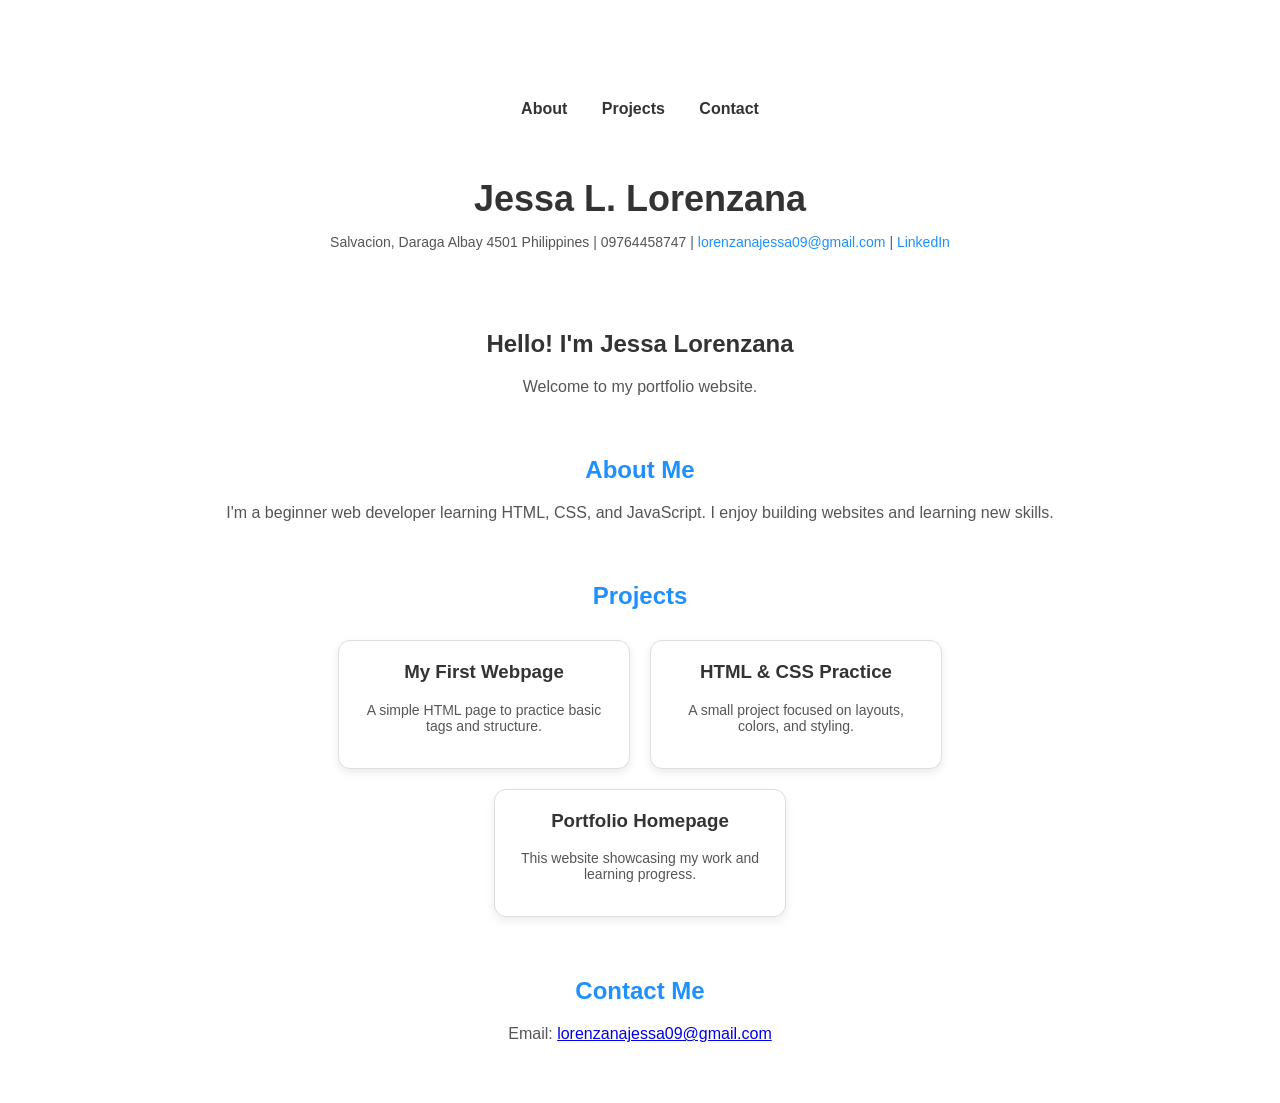
==== index.html @ 00ca5216 "Initial portfolio upload" ====
<!DOCTYPE html>
<html lang="en">

<head>
    <meta charset="UTF-8">
    <title>Jessa Lorenzana Portfolio</title>

    <style>
        body {
            font-family: Arial, sans-serif;
            text-align: center;
            margin-top: 100px
        }

        h1 {
            color: #333
        }

        p {
            color: #555
        }

        h2 {
            color: #1e90ff;
            margin-top: 50px;
        }

        ul {
            list-style-type: disc;
            /* bullet points */
            margin-left: auto;
            margin-right: auto;
            width: fit-content;
            text-align: left;
        }

        section {
            margin-bottom: 60px;
        }

        nav {
            margin-bottom: 60px;
        }

        nav a {
            margin: 0 15px;
            text-decoration: none;
            color: #333;
            font-weight: bold;
        }

        nav a:hover {
            color: #1e90ff;
        }

        .project-container {
            display: flex;
            justify-content: center;
            align-items: center;
            gap: 20px;
            margin: 30px auto;
            max-width: 900px;
            flex-wrap: wrap;
        }

        .project-card {
            border: 1px solid #ddd;
            padding: 20px;
            width: 250px;
            border-radius: 12px;
            text-align: center;

            background-color: #fff;
            box-shadow: 0 4px 10px rgba(0, 0, 0, 0.08);
            transition: transform 0.3s ease, box-shadow 0.3ms ease;
        }

        .project-card:hover {
            transform: translateY(-8px);
            box-shadow: 0 10px 25px rgba(0, 0, 0, 0.12);
        }

        .project-card h3 {
            margin-top: 0;
            color: #333;
        }

        .project-card p {
            font-size: 14px;
        }

        .container {
            max-width: 1000px;
            margin: 0 auto;
            padding: 0 20px;
        }

        .project-link {
            text-decoration: none;
            color: inherit;
        }

        .hero {
            margin-bottom: 80px;
        }

        .hero h1 {
            font-size: 36px;
            margin-bottom: 10px;
        }

        .hero-info {
            font-size: 14px;
            color: #555;
        }

        .hero-info a {
            color: #1e90ff;
            text-decoration: none;
        }

        .hero-info a:hover {
            text-decoration: underline;
        }
    </style>

</head>

<body>
    <div class="container">
        <nav>
            <a href="#about">About</a>
            <a href="#projects">Projects</a>
            <a href="#contact">Contact</a>
        </nav>

        <header class="hero">
            <h1>Jessa L. Lorenzana</h1>

            <p class="hero-info">
                Salvacion, Daraga Albay 4501 Philippines | 09764458747 |
                <a href="mailto:lorenzanajessa09@gmail.com">lorenzanajessa09@gmail.com</a> |
                <a href="https://www.linkedin.com/in/jessa-lorenzana-b511a9373" target="_blank">LinkedIn
                </a>

            </p>
        </header>
        <section>
            <h1>Hello! I'm Jessa Lorenzana</h1>
            <p>Welcome to my portfolio website.</p>
        </section>

        <section id="about">
            <h2>About Me</h2>
            <p>
                I'm a beginner web developer learning HTML, CSS, and JavaScript.
                I enjoy building websites and learning new skills.
            </p>
        </section>

        <section id="projects">
            <h2>Projects</h2>

            <div class="project-container">
                <a href="project-1.html" class="project-link">
                    <div class="project-card">
                        <h3>My First Webpage</h3>
                        <p>A simple HTML page to practice basic tags and structure.</p>
                    </div>
                </a>

                <a href="project-2.html" class="project-link">
                    <div class="project-card">
                        <h3>HTML & CSS Practice</h3>
                        <p>A small project focused on layouts, colors, and styling.</p>
                    </div>
                </a>

                <a href="project-3.html" class="project-link">
                    <div class="project-card">
                        <h3>Portfolio Homepage</h3>
                        <p>This website showcasing my work and learning progress.</p>
                    </div>
                </a>
            </div>
        </section>


        <section id="contact">
            <h2>Contact Me</h2>
            <p>
                Email:
                <a href="mailto:lorenzanajessa09@gmail.com">
                    lorenzanajessa09@gmail.com
                </a>
            </p>
        </section>
    </div>
</body>

</html>
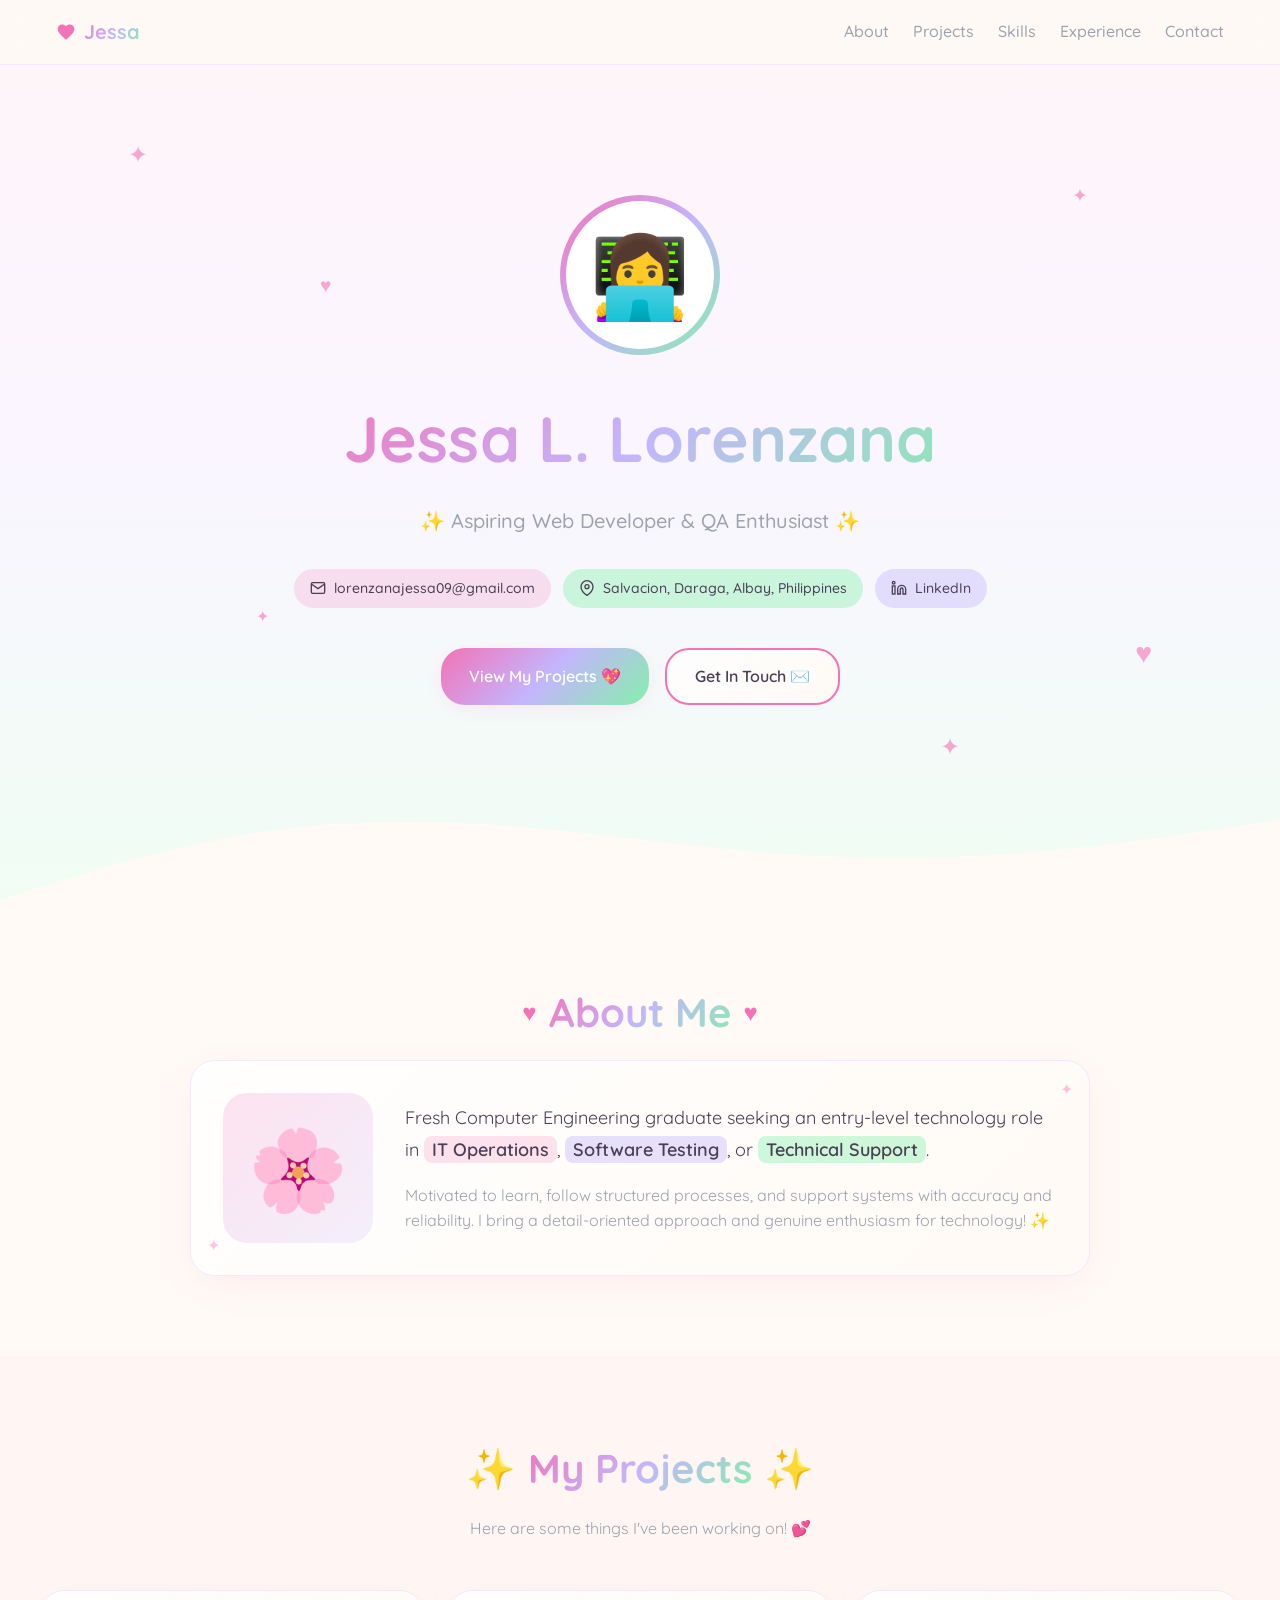
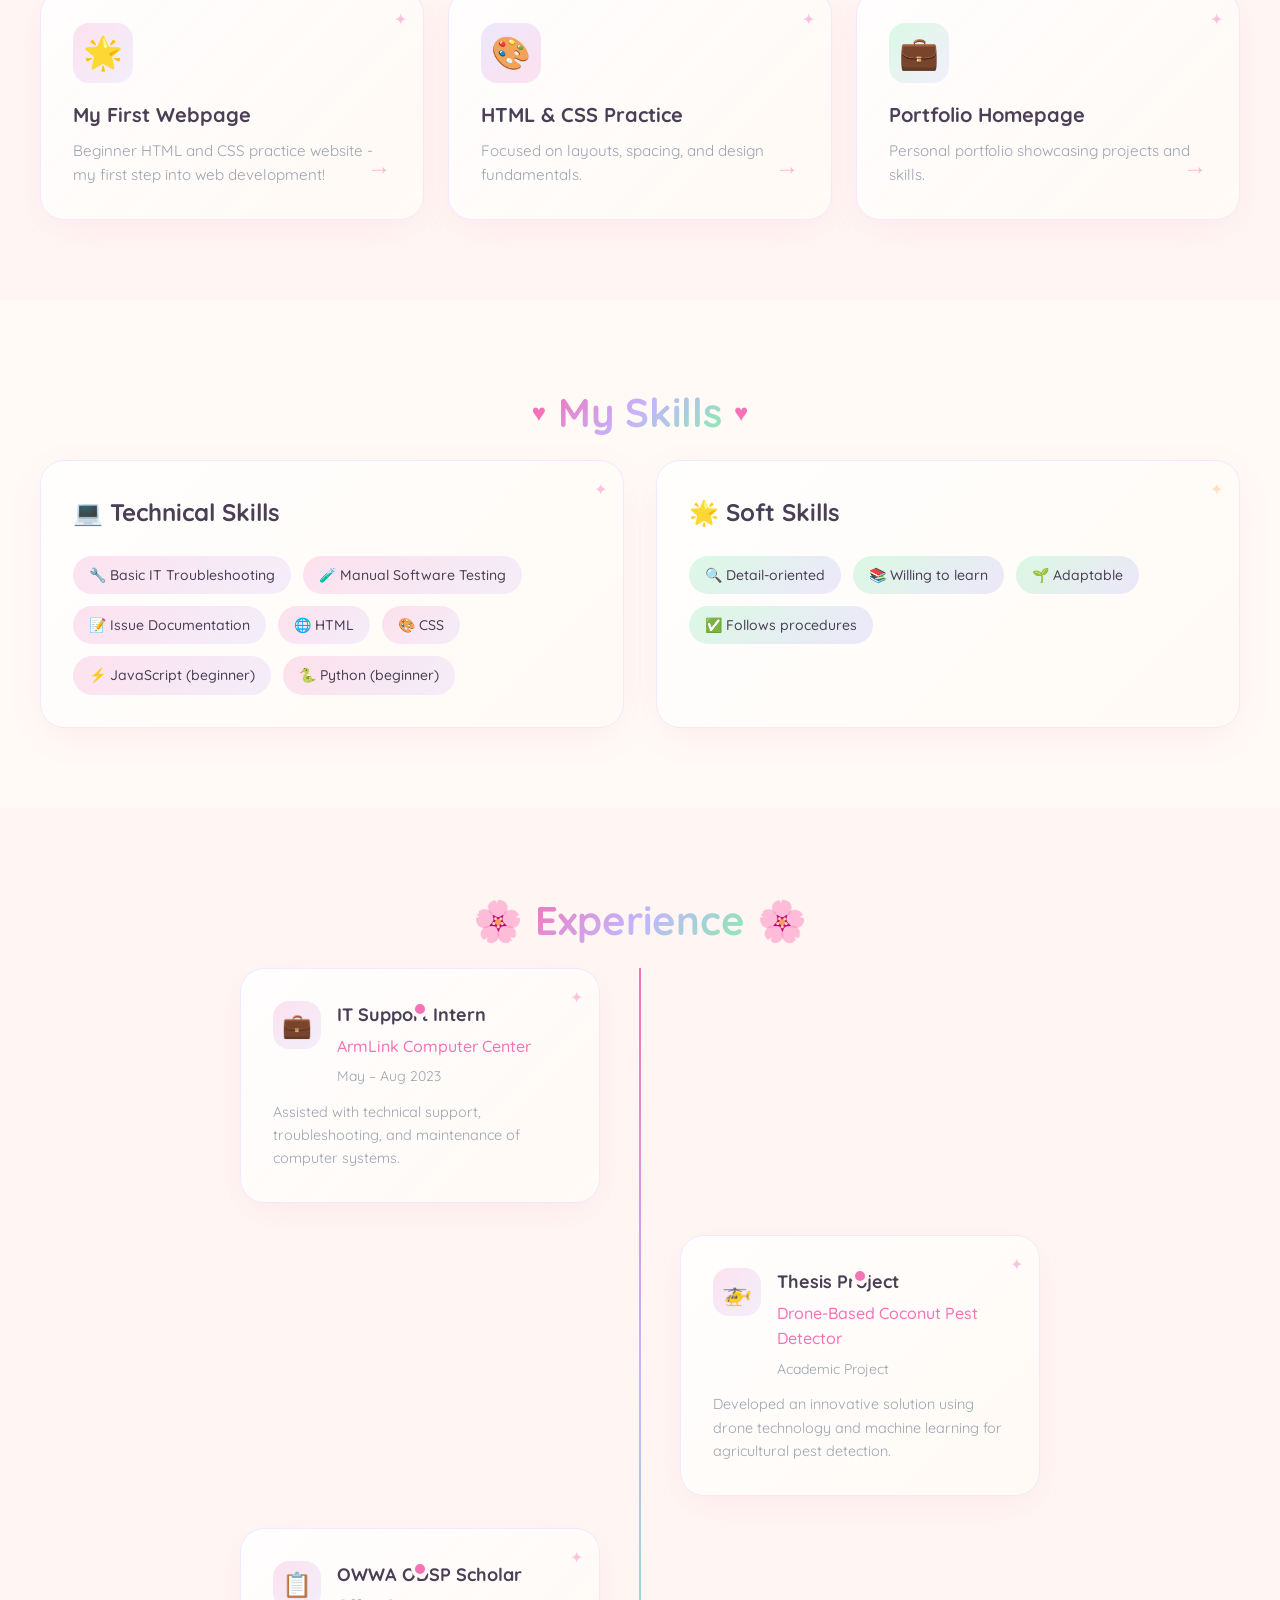
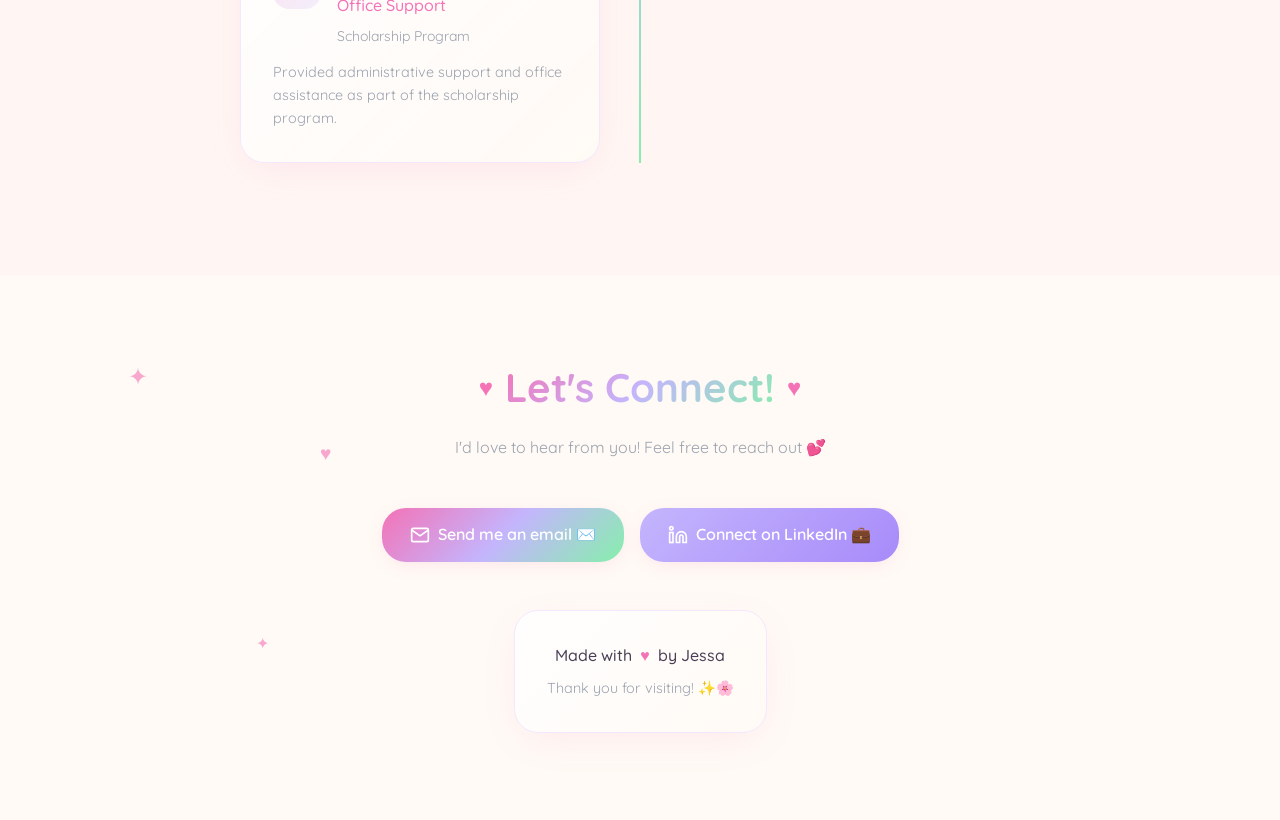
==== commit 6cf5c7a4: "Add files via upload" ====
--- a/index.html
+++ b/index.html
@@ -3,199 +3,317 @@
 
 <head>
     <meta charset="UTF-8">
-    <title>Jessa Lorenzana Portfolio</title>
-
-    <style>
-        body {
-            font-family: Arial, sans-serif;
-            text-align: center;
-            margin-top: 100px
-        }
-
-        h1 {
-            color: #333
-        }
-
-        p {
-            color: #555
-        }
-
-        h2 {
-            color: #1e90ff;
-            margin-top: 50px;
-        }
-
-        ul {
-            list-style-type: disc;
-            /* bullet points */
-            margin-left: auto;
-            margin-right: auto;
-            width: fit-content;
-            text-align: left;
-        }
-
-        section {
-            margin-bottom: 60px;
-        }
-
-        nav {
-            margin-bottom: 60px;
-        }
-
-        nav a {
-            margin: 0 15px;
-            text-decoration: none;
-            color: #333;
-            font-weight: bold;
-        }
-
-        nav a:hover {
-            color: #1e90ff;
-        }
-
-        .project-container {
-            display: flex;
-            justify-content: center;
-            align-items: center;
-            gap: 20px;
-            margin: 30px auto;
-            max-width: 900px;
-            flex-wrap: wrap;
-        }
-
-        .project-card {
-            border: 1px solid #ddd;
-            padding: 20px;
-            width: 250px;
-            border-radius: 12px;
-            text-align: center;
-
-            background-color: #fff;
-            box-shadow: 0 4px 10px rgba(0, 0, 0, 0.08);
-            transition: transform 0.3s ease, box-shadow 0.3ms ease;
-        }
-
-        .project-card:hover {
-            transform: translateY(-8px);
-            box-shadow: 0 10px 25px rgba(0, 0, 0, 0.12);
-        }
-
-        .project-card h3 {
-            margin-top: 0;
-            color: #333;
-        }
-
-        .project-card p {
-            font-size: 14px;
-        }
-
-        .container {
-            max-width: 1000px;
-            margin: 0 auto;
-            padding: 0 20px;
-        }
-
-        .project-link {
-            text-decoration: none;
-            color: inherit;
-        }
-
-        .hero {
-            margin-bottom: 80px;
-        }
-
-        .hero h1 {
-            font-size: 36px;
-            margin-bottom: 10px;
-        }
-
-        .hero-info {
-            font-size: 14px;
-            color: #555;
-        }
-
-        .hero-info a {
-            color: #1e90ff;
-            text-decoration: none;
-        }
-
-        .hero-info a:hover {
-            text-decoration: underline;
-        }
-    </style>
-
+    <meta name="viewport" content="width=device-width, initial-scale=1.0">
+    <title>Jessa L. Lorenzana | Portfolio</title>
+    <meta name="description" content="Fresh Computer Engineering graduate - Aspiring Web Developer & QA Enthusiast">
+    <link rel="preconnect" href="https://fonts.googleapis.com">
+    <link rel="preconnect" href="https://fonts.gstatic.com" crossorigin>
+    <link href="https://fonts.googleapis.com/css2?family=Quicksand:wght@400;500;600;700&display=swap" rel="stylesheet">
+    <link rel="stylesheet" href="styles.css">
 </head>
 
 <body>
-    <div class="container">
-        <nav>
-            <a href="#about">About</a>
-            <a href="#projects">Projects</a>
-            <a href="#contact">Contact</a>
-        </nav>
-
-        <header class="hero">
-            <h1>Jessa L. Lorenzana</h1>
-
-            <p class="hero-info">
-                Salvacion, Daraga Albay 4501 Philippines | 09764458747 |
-                <a href="mailto:lorenzanajessa09@gmail.com">lorenzanajessa09@gmail.com</a> |
-                <a href="https://www.linkedin.com/in/jessa-lorenzana-b511a9373" target="_blank">LinkedIn
-                </a>
-
-            </p>
-        </header>
-        <section>
-            <h1>Hello! I'm Jessa Lorenzana</h1>
-            <p>Welcome to my portfolio website.</p>
-        </section>
-
-        <section id="about">
-            <h2>About Me</h2>
-            <p>
-                I'm a beginner web developer learning HTML, CSS, and JavaScript.
-                I enjoy building websites and learning new skills.
-            </p>
-        </section>
-
-        <section id="projects">
-            <h2>Projects</h2>
-
-            <div class="project-container">
-                <a href="project-1.html" class="project-link">
-                    <div class="project-card">
-                        <h3>My First Webpage</h3>
-                        <p>A simple HTML page to practice basic tags and structure.</p>
-                    </div>
-                </a>
-
-                <a href="project-2.html" class="project-link">
-                    <div class="project-card">
-                        <h3>HTML & CSS Practice</h3>
-                        <p>A small project focused on layouts, colors, and styling.</p>
-                    </div>
-                </a>
-
-                <a href="project-3.html" class="project-link">
-                    <div class="project-card">
-                        <h3>Portfolio Homepage</h3>
-                        <p>This website showcasing my work and learning progress.</p>
-                    </div>
-                </a>
-            </div>
-        </section>
-
-
-        <section id="contact">
-            <h2>Contact Me</h2>
-            <p>
-                Email:
-                <a href="mailto:lorenzanajessa09@gmail.com">
+    <!-- Navigation -->
+    <nav class="navbar">
+        <div class="nav-container">
+            <a href="#" class="nav-logo">
+                <svg class="heart-icon small" viewBox="0 0 24 24" fill="currentColor">
+                    <path
+                        d="M12 21.35l-1.45-1.32C5.4 15.36 2 12.28 2 8.5 2 5.42 4.42 3 7.5 3c1.74 0 3.41.81 4.5 2.09C13.09 3.81 14.76 3 16.5 3 19.58 3 22 5.42 22 8.5c0 3.78-3.4 6.86-8.55 11.54L12 21.35z" />
+                </svg>
+                <span class="gradient-text">Jessa</span>
+            </a>
+            <div class="nav-links" id="navLinks">
+                <a href="#about">About</a>
+                <a href="#projects">Projects</a>
+                <a href="#skills">Skills</a>
+                <a href="#experience">Experience</a>
+                <a href="#contact">Contact</a>
+            </div>
+            <button class="nav-toggle" id="navToggle" aria-label="Toggle menu">
+                <span></span>
+                <span></span>
+                <span></span>
+            </button>
+        </div>
+    </nav>
+
+    <!-- Hero Section -->
+    <section class="hero">
+        <div class="sparkle sparkle-1">✦</div>
+        <div class="sparkle sparkle-2">✦</div>
+        <div class="sparkle sparkle-3">✦</div>
+        <div class="heart heart-1">♥</div>
+        <div class="heart heart-2">♥</div>
+        <div class="sparkle sparkle-4">✦</div>
+
+        <div class="hero-content">
+            <div class="avatar-container">
+                <div class="avatar">
+                    <span>👩‍💻</span>
+                </div>
+            </div>
+            <h1 class="gradient-text">Jessa L. Lorenzana</h1>
+            <p class="tagline">✨ Aspiring Web Developer & QA Enthusiast ✨</p>
+
+            <div class="contact-badges">
+                <a href="mailto:lorenzanajessa09@gmail.com" class="badge badge-primary">
+                    <svg class="badge-icon" viewBox="0 0 24 24" fill="none" stroke="currentColor" stroke-width="2">
+                        <path d="M4 4h16c1.1 0 2 .9 2 2v12c0 1.1-.9 2-2 2H4c-1.1 0-2-.9-2-2V6c0-1.1.9-2 2-2z" />
+                        <polyline points="22,6 12,13 2,6" />
+                    </svg>
                     lorenzanajessa09@gmail.com
                 </a>
-            </p>
-        </section>
-    </div>
+                <span class="badge badge-mint">
+                    <svg class="badge-icon" viewBox="0 0 24 24" fill="none" stroke="currentColor" stroke-width="2">
+                        <path d="M21 10c0 7-9 13-9 13s-9-6-9-13a9 9 0 0 1 18 0z" />
+                        <circle cx="12" cy="10" r="3" />
+                    </svg>
+                    Salvacion, Daraga, Albay, Philippines
+                </span>
+                <a href="https://www.linkedin.com/in/jessa-lorenzana-b511a9373" target="_blank"
+                    rel="noopener noreferrer" class="badge badge-lavender">
+                    <svg class="badge-icon" viewBox="0 0 24 24" fill="none" stroke="currentColor" stroke-width="2">
+                        <path d="M16 8a6 6 0 0 1 6 6v7h-4v-7a2 2 0 0 0-2-2 2 2 0 0 0-2 2v7h-4v-7a6 6 0 0 1 6-6z" />
+                        <rect x="2" y="9" width="4" height="12" />
+                        <circle cx="4" cy="4" r="2" />
+                    </svg>
+                    LinkedIn
+                </a>
+            </div>
+
+            <div class="cta-buttons">
+                <a href="#projects" class="btn btn-primary">View My Projects 💖</a>
+                <a href="#contact" class="btn btn-secondary">Get In Touch ✉️</a>
+            </div>
+        </div>
+
+        <div class="hero-wave">
+            <svg viewBox="0 0 1440 120" fill="none">
+                <path
+                    d="M0 120L48 105C96 90 192 60 288 45C384 30 480 30 576 37.5C672 45 768 60 864 67.5C960 75 1056 75 1152 67.5C1248 60 1344 45 1392 37.5L1440 30V120H1392C1344 120 1248 120 1152 120C1056 120 960 120 864 120C768 120 672 120 576 120C480 120 384 120 288 120C192 120 96 120 48 120H0Z"
+                    fill="#fffaf5" />
+            </svg>
+        </div>
+    </section>
+
+    <!-- About Section -->
+    <section id="about" class="section">
+        <div class="container">
+            <h2 class="section-title">
+                <span class="heart-icon-text">♥</span>
+                <span class="gradient-text">About Me</span>
+                <span class="heart-icon-text">♥</span>
+            </h2>
+
+            <div class="kawaii-card about-card">
+                <div class="sparkle-decor sparkle-top-right">✦</div>
+                <div class="sparkle-decor sparkle-bottom-left">✦</div>
+
+                <div class="about-content">
+                    <div class="about-illustration">
+                        <span>🌸</span>
+                    </div>
+                    <div class="about-text">
+                        <p class="about-main">
+                            Fresh Computer Engineering graduate seeking an entry-level technology role in
+                            <span class="highlight highlight-primary">IT Operations</span>,
+                            <span class="highlight highlight-lavender">Software Testing</span>, or
+                            <span class="highlight highlight-mint">Technical Support</span>.
+                        </p>
+                        <p class="about-secondary">
+                            Motivated to learn, follow structured processes, and support systems with accuracy and
+                            reliability. I bring a detail-oriented approach and genuine enthusiasm for technology! ✨
+                        </p>
+                    </div>
+                </div>
+            </div>
+        </div>
+    </section>
+
+    <!-- Projects Section -->
+    <section id="projects" class="section section-muted">
+        <div class="container">
+            <h2 class="section-title">
+                <span>✨</span>
+                <span class="gradient-text">My Projects</span>
+                <span>✨</span>
+            </h2>
+            <p class="section-subtitle">Here are some things I've been working on! 💕</p>
+
+            <div class="projects-grid">
+                <div class="project-card">
+                    <div class="sparkle-decor sparkle-top-right">✦</div>
+                    <div class="project-icon project-icon-primary">🌟</div>
+                    <h3>My First Webpage</h3>
+                    <p>Beginner HTML and CSS practice website - my first step into web development!</p>
+                    <div class="project-arrow">→</div>
+                </div>
+
+                <div class="project-card">
+                    <div class="sparkle-decor sparkle-top-right">✦</div>
+                    <div class="project-icon project-icon-lavender">🎨</div>
+                    <h3>HTML & CSS Practice</h3>
+                    <p>Focused on layouts, spacing, and design fundamentals.</p>
+                    <div class="project-arrow">→</div>
+                </div>
+
+                <div class="project-card">
+                    <div class="sparkle-decor sparkle-top-right">✦</div>
+                    <div class="project-icon project-icon-mint">💼</div>
+                    <h3>Portfolio Homepage</h3>
+                    <p>Personal portfolio showcasing projects and skills.</p>
+                    <div class="project-arrow">→</div>
+                </div>
+            </div>
+        </div>
+    </section>
+
+    <!-- Skills Section -->
+    <section id="skills" class="section">
+        <div class="container">
+            <h2 class="section-title">
+                <span class="heart-icon-text">♥</span>
+                <span class="gradient-text">My Skills</span>
+                <span class="heart-icon-text">♥</span>
+            </h2>
+
+            <div class="skills-grid">
+                <div class="kawaii-card">
+                    <div class="sparkle-decor sparkle-top-right">✦</div>
+                    <h3 class="skills-title">💻 Technical Skills</h3>
+                    <div class="skills-badges">
+                        <span class="skill-badge skill-badge-tech">🔧 Basic IT Troubleshooting</span>
+                        <span class="skill-badge skill-badge-tech">🧪 Manual Software Testing</span>
+                        <span class="skill-badge skill-badge-tech">📝 Issue Documentation</span>
+                        <span class="skill-badge skill-badge-tech">🌐 HTML</span>
+                        <span class="skill-badge skill-badge-tech">🎨 CSS</span>
+                        <span class="skill-badge skill-badge-tech">⚡ JavaScript (beginner)</span>
+                        <span class="skill-badge skill-badge-tech">🐍 Python (beginner)</span>
+                    </div>
+                </div>
+
+                <div class="kawaii-card">
+                    <div class="sparkle-decor sparkle-top-right accent">✦</div>
+                    <h3 class="skills-title">🌟 Soft Skills</h3>
+                    <div class="skills-badges">
+                        <span class="skill-badge skill-badge-soft">🔍 Detail-oriented</span>
+                        <span class="skill-badge skill-badge-soft">📚 Willing to learn</span>
+                        <span class="skill-badge skill-badge-soft">🌱 Adaptable</span>
+                        <span class="skill-badge skill-badge-soft">✅ Follows procedures</span>
+                    </div>
+                </div>
+            </div>
+        </div>
+    </section>
+
+    <!-- Experience Section -->
+    <section id="experience" class="section section-muted">
+        <div class="container">
+            <h2 class="section-title">
+                <span>🌸</span>
+                <span class="gradient-text">Experience</span>
+                <span>🌸</span>
+            </h2>
+
+            <div class="timeline">
+                <div class="timeline-line"></div>
+
+                <div class="timeline-item timeline-left">
+                    <div class="timeline-dot"></div>
+                    <div class="kawaii-card timeline-card">
+                        <div class="sparkle-decor sparkle-top-right">✦</div>
+                        <div class="experience-header">
+                            <div class="experience-icon">💼</div>
+                            <div class="experience-info">
+                                <h3>IT Support Intern</h3>
+                                <p class="experience-company">ArmLink Computer Center</p>
+                                <span class="experience-period">May – Aug 2023</span>
+                            </div>
+                        </div>
+                        <p class="experience-description">Assisted with technical support, troubleshooting, and
+                            maintenance of computer systems.</p>
+                    </div>
+                </div>
+
+                <div class="timeline-item timeline-right">
+                    <div class="timeline-dot"></div>
+                    <div class="kawaii-card timeline-card">
+                        <div class="sparkle-decor sparkle-top-right">✦</div>
+                        <div class="experience-header">
+                            <div class="experience-icon">🚁</div>
+                            <div class="experience-info">
+                                <h3>Thesis Project</h3>
+                                <p class="experience-company">Drone-Based Coconut Pest Detector</p>
+                                <span class="experience-period">Academic Project</span>
+                            </div>
+                        </div>
+                        <p class="experience-description">Developed an innovative solution using drone technology and
+                            machine learning for agricultural pest detection.</p>
+                    </div>
+                </div>
+
+                <div class="timeline-item timeline-left">
+                    <div class="timeline-dot"></div>
+                    <div class="kawaii-card timeline-card">
+                        <div class="sparkle-decor sparkle-top-right">✦</div>
+                        <div class="experience-header">
+                            <div class="experience-icon">📋</div>
+                            <div class="experience-info">
+                                <h3>OWWA ODSP Scholar</h3>
+                                <p class="experience-company">Office Support</p>
+                                <span class="experience-period">Scholarship Program</span>
+                            </div>
+                        </div>
+                        <p class="experience-description">Provided administrative support and office assistance as part
+                            of the scholarship program.</p>
+                    </div>
+                </div>
+            </div>
+        </div>
+    </section>
+
+    <!-- Contact Section -->
+    <section id="contact" class="section">
+        <div class="sparkle sparkle-1">✦</div>
+        <div class="heart heart-1">♥</div>
+        <div class="sparkle sparkle-3">✦</div>
+
+        <div class="container contact-container">
+            <h2 class="section-title">
+                <span class="heart-icon-text">♥</span>
+                <span class="gradient-text">Let's Connect!</span>
+                <span class="heart-icon-text">♥</span>
+            </h2>
+            <p class="section-subtitle">I'd love to hear from you! Feel free to reach out 💕</p>
+
+            <div class="contact-buttons">
+                <a href="mailto:lorenzanajessa09@gmail.com" class="btn btn-primary">
+                    <svg class="btn-icon" viewBox="0 0 24 24" fill="none" stroke="currentColor" stroke-width="2">
+                        <path d="M4 4h16c1.1 0 2 .9 2 2v12c0 1.1-.9 2-2 2H4c-1.1 0-2-.9-2-2V6c0-1.1.9-2 2-2z" />
+                        <polyline points="22,6 12,13 2,6" />
+                    </svg>
+                    Send me an email ✉️
+                </a>
+                <a href="https://www.linkedin.com/in/jessa-lorenzana-b511a9373" target="_blank"
+                    rel="noopener noreferrer" class="btn btn-lavender">
+                    <svg class="btn-icon" viewBox="0 0 24 24" fill="none" stroke="currentColor" stroke-width="2">
+                        <path d="M16 8a6 6 0 0 1 6 6v7h-4v-7a2 2 0 0 0-2-2 2 2 0 0 0-2 2v7h-4v-7a6 6 0 0 1 6-6z" />
+                        <rect x="2" y="9" width="4" height="12" />
+                        <circle cx="4" cy="4" r="2" />
+                    </svg>
+                    Connect on LinkedIn 💼
+                </a>
+            </div>
+
+            <div class="kawaii-card footer-card">
+                <p class="footer-text">Made with <span class="heart-bounce">♥</span> by Jessa</p>
+                <p class="footer-thanks">Thank you for visiting! ✨🌸</p>
+            </div>
+        </div>
+    </section>
+
+    <script src="script.js"></script>
 </body>
 
 </html>
--- a/styles.css
+++ b/styles.css
@@ -0,0 +1,937 @@
+/* ========================================
+   Kawaii Portfolio - Jessa L. Lorenzana
+   ======================================== */
+
+/* CSS Variables / Design Tokens */
+:root {
+    --primary: #f472b6;
+    --primary-light: #fbcfe8;
+    --secondary: #c4b5fd;
+    --accent: #fdba74;
+    --lavender: #c4b5fd;
+    --mint: #86efac;
+    --peach: #fecaca;
+    --background: #fffaf5;
+    --card: #ffffff;
+    --foreground: #4a3f55;
+    --muted: #9ca3af;
+    --border: #f3e8ff;
+
+    --gradient-primary: linear-gradient(135deg, #f472b6 0%, #c4b5fd 50%, #86efac 100%);
+    --gradient-hero: linear-gradient(180deg, #fff5f8 0%, #faf5ff 50%, #f0fdf4 100%);
+    --gradient-card: linear-gradient(135deg, rgba(255, 255, 255, 0.9) 0%, rgba(255, 250, 245, 0.95) 100%);
+
+    --shadow-soft: 0 4px 20px -5px rgba(244, 114, 182, 0.2);
+    --shadow-card: 0 10px 40px -10px rgba(244, 114, 182, 0.15);
+
+    --radius: 1.5rem;
+    --radius-sm: 1rem;
+}
+
+/* Reset & Base */
+* {
+    margin: 0;
+    padding: 0;
+    box-sizing: border-box;
+}
+
+html {
+    scroll-behavior: smooth;
+}
+
+body {
+    font-family: 'Quicksand', sans-serif;
+    background-color: var(--background);
+    color: var(--foreground);
+    line-height: 1.6;
+    overflow-x: hidden;
+}
+
+/* Typography */
+h1,
+h2,
+h3 {
+    font-weight: 700;
+}
+
+.gradient-text {
+    background: var(--gradient-primary);
+    -webkit-background-clip: text;
+    -webkit-text-fill-color: transparent;
+    background-clip: text;
+}
+
+/* ========================================
+   Navigation
+   ======================================== */
+.navbar {
+    position: fixed;
+    top: 0;
+    left: 0;
+    right: 0;
+    z-index: 1000;
+    background: rgba(255, 250, 245, 0.8);
+    backdrop-filter: blur(12px);
+    border-bottom: 1px solid var(--border);
+}
+
+.nav-container {
+    max-width: 1200px;
+    margin: 0 auto;
+    padding: 0 1rem;
+    display: flex;
+    align-items: center;
+    justify-content: space-between;
+    height: 64px;
+}
+
+.nav-logo {
+    display: flex;
+    align-items: center;
+    gap: 0.5rem;
+    font-size: 1.25rem;
+    font-weight: 700;
+    text-decoration: none;
+    color: var(--foreground);
+}
+
+.heart-icon {
+    width: 24px;
+    height: 24px;
+    color: var(--primary);
+}
+
+.heart-icon.small {
+    width: 20px;
+    height: 20px;
+}
+
+.nav-links {
+    display: flex;
+    gap: 1.5rem;
+}
+
+.nav-links a {
+    text-decoration: none;
+    color: var(--muted);
+    font-weight: 500;
+    transition: color 0.3s ease;
+}
+
+.nav-links a:hover {
+    color: var(--primary);
+}
+
+.nav-toggle {
+    display: none;
+    flex-direction: column;
+    gap: 5px;
+    background: none;
+    border: none;
+    cursor: pointer;
+    padding: 0.5rem;
+}
+
+.nav-toggle span {
+    width: 24px;
+    height: 2px;
+    background: var(--foreground);
+    border-radius: 2px;
+    transition: all 0.3s ease;
+}
+
+/* ========================================
+   Hero Section
+   ======================================== */
+.hero {
+    position: relative;
+    min-height: 100vh;
+    display: flex;
+    align-items: center;
+    justify-content: center;
+    background: var(--gradient-hero);
+    overflow: hidden;
+    padding: 5rem 1rem;
+}
+
+.hero-content {
+    text-align: center;
+    max-width: 800px;
+    position: relative;
+    z-index: 10;
+}
+
+/* Avatar */
+.avatar-container {
+    margin-bottom: 2rem;
+}
+
+.avatar {
+    width: 140px;
+    height: 140px;
+    margin: 0 auto;
+    border-radius: 50%;
+    background: var(--gradient-primary);
+    padding: 6px;
+    animation: float 3s ease-in-out infinite;
+}
+
+.avatar>span {
+    display: flex;
+    align-items: center;
+    justify-content: center;
+    width: 100%;
+    height: 100%;
+    background: var(--card);
+    border-radius: 50%;
+    font-size: 4rem;
+}
+
+.hero h1 {
+    font-size: 3rem;
+    margin-bottom: 1rem;
+}
+
+.tagline {
+    font-size: 1.25rem;
+    color: var(--muted);
+    margin-bottom: 2rem;
+    font-weight: 500;
+}
+
+/* Floating Decorations */
+.sparkle,
+.heart {
+    position: absolute;
+    font-size: 1.5rem;
+    opacity: 0.6;
+}
+
+.sparkle {
+    color: var(--primary);
+}
+
+.heart {
+    color: var(--primary);
+}
+
+.sparkle-1 {
+    top: 15%;
+    left: 10%;
+    animation: sparkle 2s ease-in-out infinite;
+}
+
+.sparkle-2 {
+    top: 20%;
+    right: 15%;
+    animation: sparkle 2s ease-in-out infinite 0.5s;
+    font-size: 1.2rem;
+}
+
+.sparkle-3 {
+    bottom: 30%;
+    left: 20%;
+    animation: float 4s ease-in-out infinite 1s;
+    font-size: 1rem;
+}
+
+.sparkle-4 {
+    bottom: 15%;
+    right: 25%;
+    animation: sparkle 2s ease-in-out infinite 1.5s;
+}
+
+.heart-1 {
+    top: 30%;
+    left: 25%;
+    animation: float 3s ease-in-out infinite;
+    font-size: 1.2rem;
+}
+
+.heart-2 {
+    bottom: 25%;
+    right: 10%;
+    animation: bounce-soft 2s ease-in-out infinite;
+    font-size: 1.8rem;
+}
+
+/* Contact Badges */
+.contact-badges {
+    display: flex;
+    flex-wrap: wrap;
+    justify-content: center;
+    gap: 0.75rem;
+    margin-bottom: 2.5rem;
+}
+
+.badge {
+    display: inline-flex;
+    align-items: center;
+    padding: 0.5rem 1rem;
+    border-radius: 9999px;
+    font-size: 0.875rem;
+    font-weight: 500;
+    text-decoration: none;
+    transition: all 0.3s ease;
+}
+
+.badge-icon {
+    width: 16px;
+    height: 16px;
+    margin-right: 0.5rem;
+}
+
+.badge-primary {
+    background: rgba(244, 114, 182, 0.2);
+    color: var(--foreground);
+}
+
+.badge-primary:hover {
+    background: rgba(244, 114, 182, 0.3);
+}
+
+.badge-mint {
+    background: rgba(134, 239, 172, 0.4);
+    color: var(--foreground);
+}
+
+.badge-lavender {
+    background: rgba(196, 181, 253, 0.4);
+    color: var(--foreground);
+}
+
+.badge-lavender:hover {
+    background: rgba(196, 181, 253, 0.6);
+}
+
+/* CTA Buttons */
+.cta-buttons {
+    display: flex;
+    flex-wrap: wrap;
+    justify-content: center;
+    gap: 1rem;
+}
+
+.btn {
+    display: inline-flex;
+    align-items: center;
+    justify-content: center;
+    gap: 0.5rem;
+    padding: 0.875rem 1.75rem;
+    border-radius: var(--radius);
+    font-size: 1rem;
+    font-weight: 600;
+    text-decoration: none;
+    transition: all 0.3s ease;
+    cursor: pointer;
+    border: none;
+}
+
+.btn-icon {
+    width: 20px;
+    height: 20px;
+}
+
+.btn-primary {
+    background: var(--gradient-primary);
+    color: white;
+    box-shadow: var(--shadow-soft);
+}
+
+.btn-primary:hover {
+    transform: translateY(-2px) scale(1.02);
+    box-shadow: var(--shadow-card);
+}
+
+.btn-secondary {
+    background: var(--gradient-card);
+    color: var(--foreground);
+    border: 2px solid var(--primary);
+}
+
+.btn-secondary:hover {
+    background: rgba(244, 114, 182, 0.1);
+}
+
+.btn-lavender {
+    background: linear-gradient(135deg, #c4b5fd 0%, #a78bfa 100%);
+    color: white;
+    box-shadow: var(--shadow-soft);
+}
+
+.btn-lavender:hover {
+    transform: translateY(-2px) scale(1.02);
+}
+
+/* Hero Wave */
+.hero-wave {
+    position: absolute;
+    bottom: 0;
+    left: 0;
+    right: 0;
+    line-height: 0;
+}
+
+.hero-wave svg {
+    width: 100%;
+}
+
+/* ========================================
+   Sections
+   ======================================== */
+.section {
+    padding: 5rem 1rem;
+    position: relative;
+}
+
+.section-muted {
+    background: rgba(244, 114, 182, 0.03);
+}
+
+.container {
+    max-width: 1200px;
+    margin: 0 auto;
+}
+
+.section-title {
+    display: flex;
+    align-items: center;
+    justify-content: center;
+    gap: 0.75rem;
+    font-size: 2rem;
+    margin-bottom: 1rem;
+    text-align: center;
+}
+
+.heart-icon-text {
+    color: var(--primary);
+    font-size: 1.5rem;
+}
+
+.section-subtitle {
+    text-align: center;
+    color: var(--muted);
+    margin-bottom: 3rem;
+}
+
+/* ========================================
+   Kawaii Card
+   ======================================== */
+.kawaii-card {
+    background: var(--gradient-card);
+    border: 1px solid var(--border);
+    border-radius: var(--radius);
+    padding: 2rem;
+    box-shadow: var(--shadow-card);
+    position: relative;
+    overflow: hidden;
+    transition: transform 0.3s ease;
+}
+
+.kawaii-card:hover {
+    transform: translateY(-2px);
+}
+
+.sparkle-decor {
+    position: absolute;
+    color: var(--primary);
+    opacity: 0.4;
+    font-size: 1rem;
+    animation: sparkle 2s ease-in-out infinite;
+}
+
+.sparkle-decor.accent {
+    color: var(--accent);
+}
+
+.sparkle-top-right {
+    top: 1rem;
+    right: 1rem;
+}
+
+.sparkle-bottom-left {
+    bottom: 1rem;
+    left: 1rem;
+    animation: float 4s ease-in-out infinite;
+}
+
+/* ========================================
+   About Section
+   ======================================== */
+.about-card {
+    max-width: 900px;
+    margin: 0 auto;
+}
+
+.about-content {
+    display: flex;
+    flex-direction: column;
+    align-items: center;
+    gap: 2rem;
+}
+
+.about-illustration {
+    width: 150px;
+    height: 150px;
+    border-radius: var(--radius);
+    background: linear-gradient(135deg, rgba(244, 114, 182, 0.2), rgba(196, 181, 253, 0.2));
+    display: flex;
+    align-items: center;
+    justify-content: center;
+    flex-shrink: 0;
+}
+
+.about-illustration span {
+    font-size: 5rem;
+}
+
+.about-text {
+    text-align: center;
+}
+
+.about-main {
+    font-size: 1.125rem;
+    line-height: 1.8;
+    margin-bottom: 1rem;
+}
+
+.about-secondary {
+    color: var(--muted);
+}
+
+.highlight {
+    font-weight: 600;
+    padding: 0.125rem 0.5rem;
+    border-radius: 0.5rem;
+}
+
+.highlight-primary {
+    background: rgba(244, 114, 182, 0.2);
+}
+
+.highlight-lavender {
+    background: rgba(196, 181, 253, 0.4);
+}
+
+.highlight-mint {
+    background: rgba(134, 239, 172, 0.4);
+}
+
+/* ========================================
+   Projects Section
+   ======================================== */
+.projects-grid {
+    display: grid;
+    grid-template-columns: repeat(auto-fit, minmax(300px, 1fr));
+    gap: 1.5rem;
+}
+
+.project-card {
+    background: var(--gradient-card);
+    border: 1px solid var(--border);
+    border-radius: var(--radius);
+    padding: 2rem;
+    box-shadow: var(--shadow-card);
+    position: relative;
+    overflow: hidden;
+    transition: all 0.3s ease;
+    cursor: pointer;
+}
+
+.project-card:hover {
+    transform: translateY(-4px) scale(1.02);
+}
+
+.project-card:hover .project-arrow {
+    transform: translateX(5px);
+    opacity: 1;
+}
+
+.project-icon {
+    width: 60px;
+    height: 60px;
+    border-radius: 1rem;
+    display: flex;
+    align-items: center;
+    justify-content: center;
+    font-size: 2rem;
+    margin-bottom: 1rem;
+}
+
+.project-icon-primary {
+    background: linear-gradient(135deg, rgba(244, 114, 182, 0.2), rgba(196, 181, 253, 0.2));
+}
+
+.project-icon-lavender {
+    background: linear-gradient(135deg, rgba(196, 181, 253, 0.3), rgba(244, 114, 182, 0.2));
+}
+
+.project-icon-mint {
+    background: linear-gradient(135deg, rgba(134, 239, 172, 0.3), rgba(196, 181, 253, 0.2));
+}
+
+.project-card h3 {
+    font-size: 1.25rem;
+    margin-bottom: 0.5rem;
+}
+
+.project-card p {
+    color: var(--muted);
+    font-size: 0.95rem;
+}
+
+.project-arrow {
+    position: absolute;
+    bottom: 2rem;
+    right: 2rem;
+    font-size: 1.5rem;
+    color: var(--primary);
+    opacity: 0.5;
+    transition: all 0.3s ease;
+}
+
+/* ========================================
+   Skills Section
+   ======================================== */
+.skills-grid {
+    display: grid;
+    grid-template-columns: repeat(auto-fit, minmax(300px, 1fr));
+    gap: 2rem;
+}
+
+.skills-title {
+    font-size: 1.5rem;
+    margin-bottom: 1.5rem;
+    display: flex;
+    align-items: center;
+    gap: 0.5rem;
+}
+
+.skills-badges {
+    display: flex;
+    flex-wrap: wrap;
+    gap: 0.75rem;
+}
+
+.skill-badge {
+    display: inline-flex;
+    align-items: center;
+    padding: 0.5rem 1rem;
+    border-radius: 9999px;
+    font-size: 0.875rem;
+    font-weight: 500;
+    transition: transform 0.3s ease;
+    cursor: default;
+}
+
+.skill-badge:hover {
+    transform: scale(1.05);
+}
+
+.skill-badge-tech {
+    background: linear-gradient(135deg, rgba(244, 114, 182, 0.2), rgba(196, 181, 253, 0.2));
+}
+
+.skill-badge-soft {
+    background: linear-gradient(135deg, rgba(134, 239, 172, 0.3), rgba(196, 181, 253, 0.3));
+}
+
+/* ========================================
+   Experience Section
+   ======================================== */
+.timeline {
+    position: relative;
+    max-width: 800px;
+    margin: 0 auto;
+}
+
+.timeline-line {
+    position: absolute;
+    left: 24px;
+    top: 0;
+    bottom: 0;
+    width: 2px;
+    background: var(--gradient-primary);
+}
+
+.timeline-item {
+    position: relative;
+    padding-left: 60px;
+    margin-bottom: 2rem;
+}
+
+.timeline-dot {
+    position: absolute;
+    left: 16px;
+    top: 2rem;
+    width: 18px;
+    height: 18px;
+    border-radius: 50%;
+    background: var(--primary);
+    border: 4px solid var(--background);
+    z-index: 10;
+}
+
+.timeline-card {
+    transition: transform 0.3s ease;
+}
+
+.timeline-card:hover {
+    transform: scale(1.02);
+}
+
+.experience-header {
+    display: flex;
+    gap: 1rem;
+    margin-bottom: 0.75rem;
+}
+
+.experience-icon {
+    width: 48px;
+    height: 48px;
+    border-radius: 1rem;
+    background: linear-gradient(135deg, rgba(244, 114, 182, 0.2), rgba(196, 181, 253, 0.2));
+    display: flex;
+    align-items: center;
+    justify-content: center;
+    font-size: 1.5rem;
+    flex-shrink: 0;
+}
+
+.experience-info h3 {
+    font-size: 1.125rem;
+    margin-bottom: 0.25rem;
+}
+
+.experience-company {
+    color: var(--primary);
+    font-weight: 500;
+    margin-bottom: 0.25rem;
+}
+
+.experience-period {
+    font-size: 0.875rem;
+    color: var(--muted);
+}
+
+.experience-description {
+    color: var(--muted);
+    font-size: 0.9rem;
+    margin-top: 0.5rem;
+}
+
+/* ========================================
+   Contact Section
+   ======================================== */
+.contact-container {
+    text-align: center;
+    max-width: 600px;
+}
+
+.contact-buttons {
+    display: flex;
+    flex-wrap: wrap;
+    justify-content: center;
+    gap: 1rem;
+    margin-bottom: 3rem;
+}
+
+.footer-card {
+    display: inline-block;
+}
+
+.footer-text {
+    display: flex;
+    align-items: center;
+    justify-content: center;
+    gap: 0.5rem;
+    font-weight: 500;
+}
+
+.heart-bounce {
+    color: var(--primary);
+    animation: bounce-soft 1s ease-in-out infinite;
+}
+
+.footer-thanks {
+    color: var(--muted);
+    font-size: 0.9rem;
+    margin-top: 0.5rem;
+}
+
+/* ========================================
+   Animations
+   ======================================== */
+@keyframes float {
+
+    0%,
+    100% {
+        transform: translateY(0);
+    }
+
+    50% {
+        transform: translateY(-10px);
+    }
+}
+
+@keyframes sparkle {
+
+    0%,
+    100% {
+        opacity: 0.4;
+        transform: scale(1);
+    }
+
+    50% {
+        opacity: 1;
+        transform: scale(1.2);
+    }
+}
+
+@keyframes bounce-soft {
+
+    0%,
+    100% {
+        transform: translateY(0);
+    }
+
+    50% {
+        transform: translateY(-5px);
+    }
+}
+
+@keyframes wiggle {
+
+    0%,
+    100% {
+        transform: rotate(-3deg);
+    }
+
+    50% {
+        transform: rotate(3deg);
+    }
+}
+
+/* ========================================
+   Responsive Design
+   ======================================== */
+@media (min-width: 768px) {
+    .hero h1 {
+        font-size: 4rem;
+    }
+
+    .avatar {
+        width: 160px;
+        height: 160px;
+    }
+
+    .avatar>span {
+        font-size: 5rem;
+    }
+
+    .about-content {
+        flex-direction: row;
+        text-align: left;
+    }
+
+    .about-text {
+        text-align: left;
+    }
+
+    .timeline-line {
+        left: 50%;
+        transform: translateX(-50%);
+    }
+
+    .timeline-item {
+        padding-left: 0;
+        width: 45%;
+    }
+
+    .timeline-left {
+        margin-right: auto;
+    }
+
+    .timeline-right {
+        margin-left: auto;
+    }
+
+    .timeline-dot {
+        left: 50%;
+        transform: translateX(-50%);
+    }
+
+    .section-title {
+        font-size: 2.5rem;
+    }
+}
+
+@media (max-width: 768px) {
+    .nav-links {
+        display: none;
+        position: absolute;
+        top: 64px;
+        left: 0;
+        right: 0;
+        background: rgba(255, 250, 245, 0.98);
+        backdrop-filter: blur(12px);
+        border-bottom: 1px solid var(--border);
+        flex-direction: column;
+        padding: 1rem;
+    }
+
+    .nav-links.active {
+        display: flex;
+    }
+
+    .nav-links a {
+        padding: 0.75rem 0;
+    }
+
+    .nav-toggle {
+        display: flex;
+    }
+
+    .nav-toggle.active span:nth-child(1) {
+        transform: rotate(45deg) translate(5px, 5px);
+    }
+
+    .nav-toggle.active span:nth-child(2) {
+        opacity: 0;
+    }
+
+    .nav-toggle.active span:nth-child(3) {
+        transform: rotate(-45deg) translate(5px, -5px);
+    }
+
+    .hero h1 {
+        font-size: 2rem;
+    }
+
+    .tagline {
+        font-size: 1rem;
+    }
+
+    .contact-badges {
+        flex-direction: column;
+        align-items: center;
+    }
+
+    .cta-buttons {
+        flex-direction: column;
+    }
+
+    .btn {
+        width: 100%;
+        max-width: 300px;
+    }
+
+    .section {
+        padding: 3rem 1rem;
+    }
+
+    .contact-buttons {
+        flex-direction: column;
+        align-items: center;
+    }
+}
